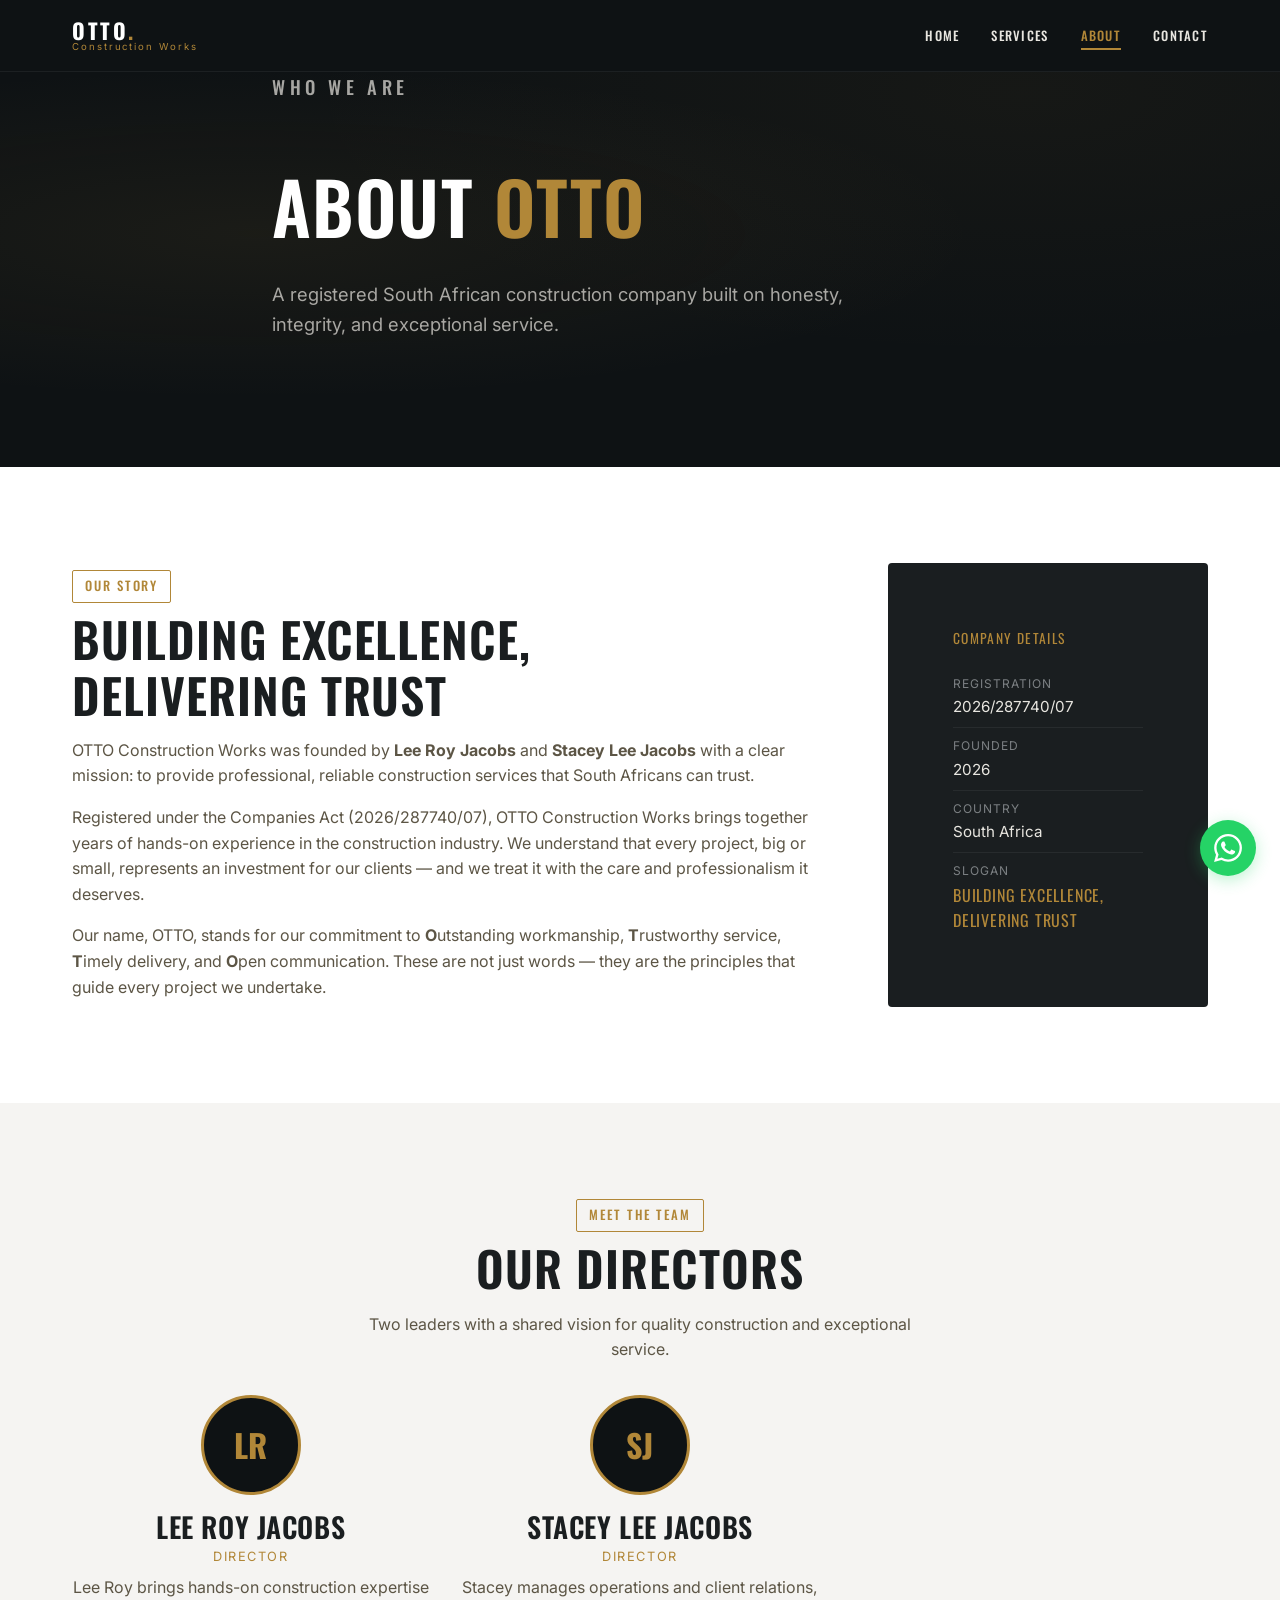
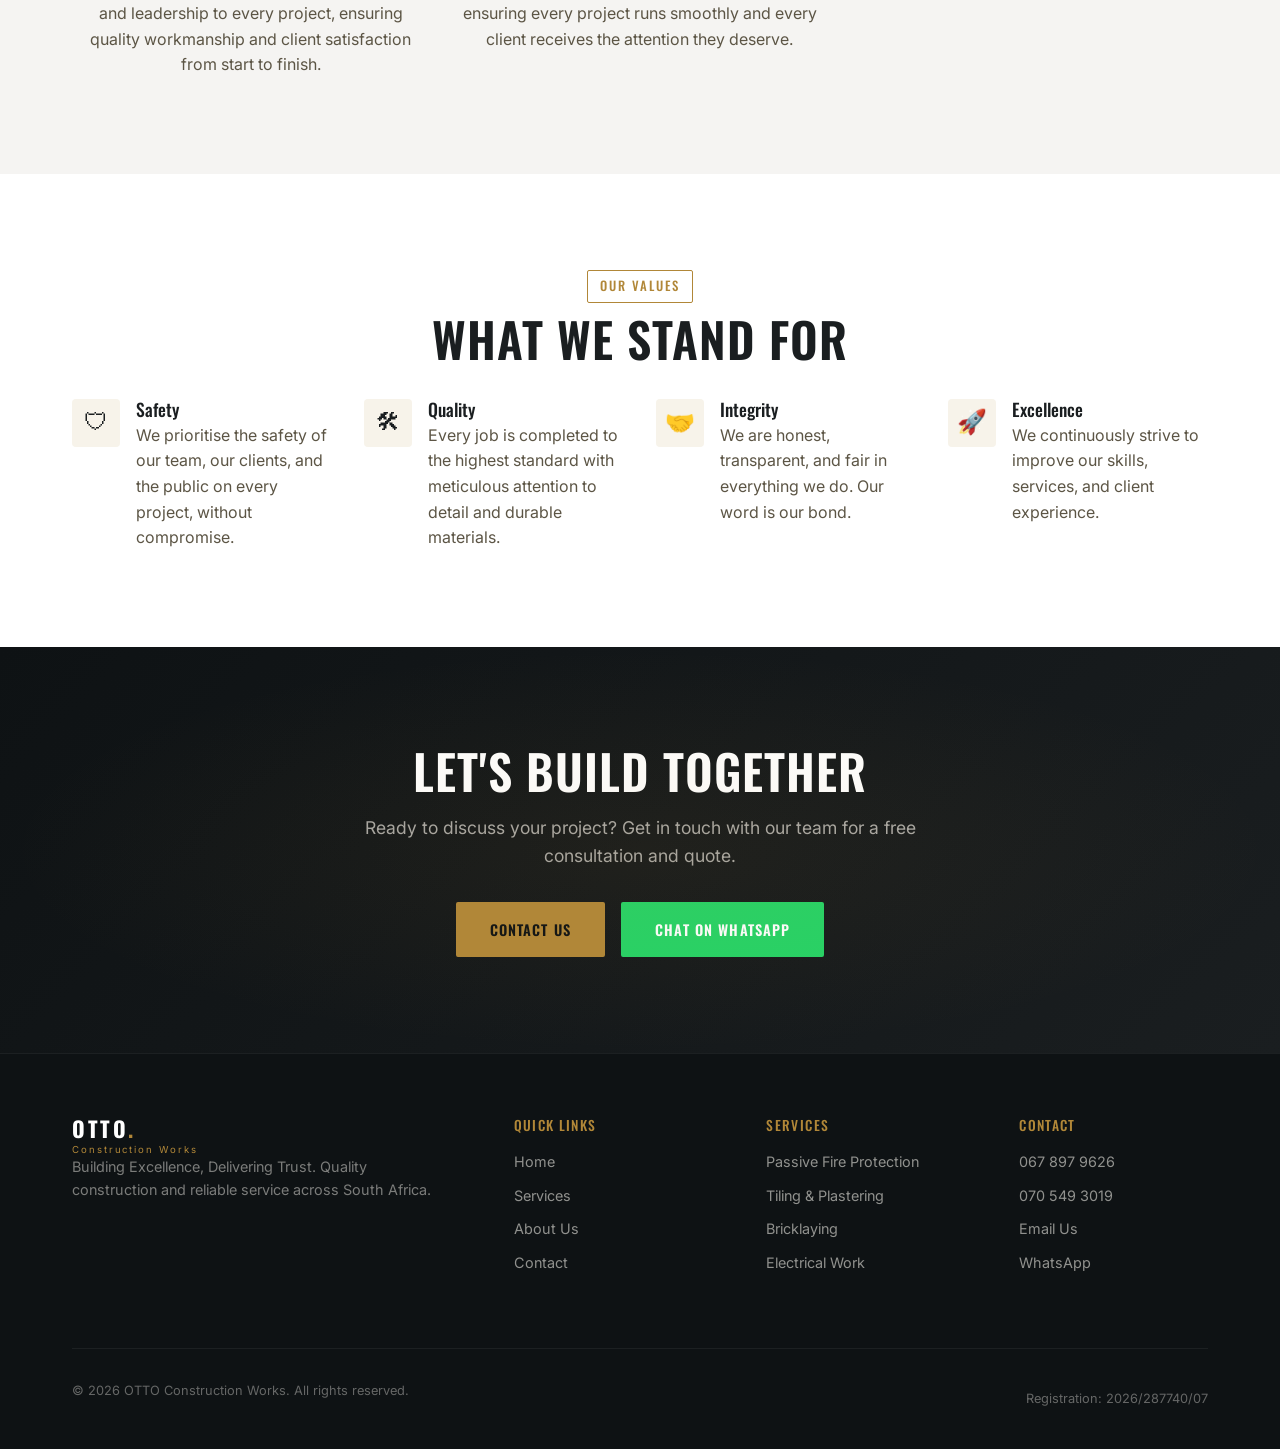
==== about.html @ afc89f43 "initial: OTTO Construction Works website Dark + gold industrial design system. 4 pages: Home, Servic" ====
<!DOCTYPE html>
<html lang="en">
<head>
  <meta charset="UTF-8">
  <meta name="viewport" content="width=device-width, initial-scale=1.0">
  <title>About OTTO Construction Works — Our Story &amp; Team</title>
  <meta name="description" content="Learn about OTTO Construction Works — a registered South African construction company founded by Lee Roy Jacobs and Stacey Lee Jacobs. Registration: 2026/287740/07.">
  <link rel="canonical" href="https://otto-construction.vercel.app/about.html">
  <meta property="og:type" content="website">
  <meta property="og:site_name" content="OTTO Construction Works">
  <meta property="og:title" content="About OTTO Construction Works — Our Story &amp; Team">
  <meta property="og:description" content="Meet the founders of OTTO Construction Works. Registered South African construction company committed to quality, safety, and integrity.">
  <meta property="og:url" content="https://otto-construction.vercel.app/about.html">
  <meta property="og:image" content="https://otto-construction.vercel.app/img/proposal.jpg">
  <meta property="og:image:width" content="853">
  <meta property="og:image:height" content="1280">
  <meta property="og:locale" content="en_ZA">
  <meta name="twitter:card" content="summary_large_image">
  <meta name="twitter:title" content="About OTTO Construction Works — Our Story &amp; Team">
  <meta name="twitter:description" content="Meet the founders of OTTO Construction Works. Registered South African construction company.">
  <link rel="stylesheet" href="css/style.css">
  <link rel="icon" href="data:image/svg+xml,<svg xmlns='http://www.w3.org/2000/svg' viewBox='0 0 100 100'><text y='.9em' font-size='90'>🏗️</text></svg>">
</head>
<body>

  <header class="header" id="header">
    <div class="header-inner">
      <a href="index.html" class="logo">
        OTTO<span>.</span>
        <span class="logo-sub">Construction Works</span>
      </a>
      <button class="nav-toggle" id="navToggle" aria-label="Toggle navigation">
        <span></span><span></span><span></span>
      </button>
      <nav class="nav" id="nav">
        <a href="index.html">Home</a>
        <a href="services.html">Services</a>
        <a href="about.html" class="active">About</a>
        <a href="contact.html">Contact</a>
      </nav>
    </div>
  </header>

  <!-- ============ PAGE HEADER ============ -->
  <section class="hero" style="min-height:40vh;padding-bottom:var(--spacing-xl);">
    <div class="container hero-content">
      <p class="hero-tagline">Who We Are</p>
      <h1>About <span>OTTO</span></h1>
      <p>A registered South African construction company built on honesty, integrity, and exceptional service.</p>
    </div>
  </section>

  <!-- ============ OUR STORY ============ -->
  <section class="section section-bg">
    <div class="container">
      <div style="display:flex;gap:var(--spacing-xl);align-items:center;flex-wrap:wrap;">
        <div style="flex:1;min-width:280px;">
          <span class="section-label">Our Story</span>
          <h2 style="margin-bottom:var(--spacing-md);">Building Excellence,<br>Delivering Trust</h2>
          <p>OTTO Construction Works was founded by <strong>Lee Roy Jacobs</strong> and <strong>Stacey Lee Jacobs</strong> with a clear mission: to provide professional, reliable construction services that South Africans can trust.</p>
          <p>Registered under the Companies Act (2026/287740/07), OTTO Construction Works brings together years of hands-on experience in the construction industry. We understand that every project, big or small, represents an investment for our clients — and we treat it with the care and professionalism it deserves.</p>
          <p>Our name, OTTO, stands for our commitment to <strong>O</strong>utstanding workmanship, <strong>T</strong>rustworthy service, <strong>T</strong>imely delivery, and <strong>O</strong>pen communication. These are not just words — they are the principles that guide every project we undertake.</p>
        </div>
        <div style="flex:0 0 320px;">
          <div class="card card-dark" style="padding:var(--spacing-xl);">
            <p style="font-family:var(--font-heading);font-size:0.85rem;text-transform:uppercase;letter-spacing:0.1em;color:var(--color-accent);margin-bottom:var(--spacing-md);">Company Details</p>
            <div style="border-bottom:1px solid rgba(255,255,255,0.06);padding:var(--spacing-sm) 0;">
              <p style="font-size:0.75rem;text-transform:uppercase;letter-spacing:0.08em;color:var(--color-text-muted);margin-bottom:2px;">Registration</p>
              <p style="color:var(--color-text-on-dark);font-size:0.95rem;">2026/287740/07</p>
            </div>
            <div style="border-bottom:1px solid rgba(255,255,255,0.06);padding:var(--spacing-sm) 0;">
              <p style="font-size:0.75rem;text-transform:uppercase;letter-spacing:0.08em;color:var(--color-text-muted);margin-bottom:2px;">Founded</p>
              <p style="color:var(--color-text-on-dark);font-size:0.95rem;">2026</p>
            </div>
            <div style="border-bottom:1px solid rgba(255,255,255,0.06);padding:var(--spacing-sm) 0;">
              <p style="font-size:0.75rem;text-transform:uppercase;letter-spacing:0.08em;color:var(--color-text-muted);margin-bottom:2px;">Country</p>
              <p style="color:var(--color-text-on-dark);font-size:0.95rem;">South Africa</p>
            </div>
            <div style="padding:var(--spacing-sm) 0;">
              <p style="font-size:0.75rem;text-transform:uppercase;letter-spacing:0.08em;color:var(--color-text-muted);margin-bottom:2px;">Slogan</p>
              <p style="color:var(--color-accent);font-family:var(--font-heading);text-transform:uppercase;letter-spacing:0.05em;">Building Excellence, Delivering Trust</p>
            </div>
          </div>
        </div>
      </div>
    </div>
  </section>

  <!-- ============ MEET THE DIRECTORS ============ -->
  <section class="section">
    <div class="container">
      <div class="text-center" style="text-align:center;">
        <span class="section-label">Meet the Team</span>
        <h2 style="margin-bottom:var(--spacing-md);">Our Directors</h2>
        <p style="max-width:600px;margin:0 auto;">Two leaders with a shared vision for quality construction and exceptional service.</p>
      </div>
      <div class="directors-grid">
        <div class="director-card fade-in">
          <div class="director-avatar">LR</div>
          <h3>Lee Roy Jacobs</h3>
          <p class="director-title">Director</p>
          <p>Lee Roy brings hands-on construction expertise and leadership to every project, ensuring quality workmanship and client satisfaction from start to finish.</p>
        </div>
        <div class="director-card fade-in">
          <div class="director-avatar">SJ</div>
          <h3>Stacey Lee Jacobs</h3>
          <p class="director-title">Director</p>
          <p>Stacey manages operations and client relations, ensuring every project runs smoothly and every client receives the attention they deserve.</p>
        </div>
      </div>
    </div>
  </section>

  <!-- ============ OUR VALUES ============ -->
  <section class="section section-bg">
    <div class="container">
      <div class="text-center" style="text-align:center;">
        <span class="section-label">Our Values</span>
        <h2 style="margin-bottom:var(--spacing-md);">What We Stand For</h2>
      </div>
      <div class="values-grid">
        <div class="value-item fade-in">
          <div class="value-icon">&#128737;</div>
          <div>
            <h4>Safety</h4>
            <p>We prioritise the safety of our team, our clients, and the public on every project, without compromise.</p>
          </div>
        </div>
        <div class="value-item fade-in">
          <div class="value-icon">&#128736;</div>
          <div>
            <h4>Quality</h4>
            <p>Every job is completed to the highest standard with meticulous attention to detail and durable materials.</p>
          </div>
        </div>
        <div class="value-item fade-in">
          <div class="value-icon">&#129309;</div>
          <div>
            <h4>Integrity</h4>
            <p>We are honest, transparent, and fair in everything we do. Our word is our bond.</p>
          </div>
        </div>
        <div class="value-item fade-in">
          <div class="value-icon">&#128640;</div>
          <div>
            <h4>Excellence</h4>
            <p>We continuously strive to improve our skills, services, and client experience.</p>
          </div>
        </div>
      </div>
    </div>
  </section>

  <!-- ============ CTA ============ -->
  <section class="cta-banner">
    <div class="container">
      <h2>Let's Build Together</h2>
      <p>Ready to discuss your project? Get in touch with our team for a free consultation and quote.</p>
      <div class="btn-group">
        <a href="contact.html" class="btn btn-solid">Contact Us</a>
        <a href="https://wa.me/27678979626?text=Hi%2C%20I%27d%20like%20to%20discuss%20a%20construction%20project" target="_blank" rel="noopener" class="btn btn-whatsapp">Chat on WhatsApp</a>
      </div>
    </div>
  </section>

  <footer class="footer">
    <div class="container">
      <div class="footer-grid">
        <div class="footer-brand">
          <a href="index.html" class="logo">
            OTTO<span>.</span>
            <span class="logo-sub">Construction Works</span>
          </a>
          <p>Building Excellence, Delivering Trust. Quality construction and reliable service across South Africa.</p>
        </div>
        <div>
          <h4>Quick Links</h4>
          <ul class="footer-links">
            <li><a href="index.html">Home</a></li>
            <li><a href="services.html">Services</a></li>
            <li><a href="about.html">About Us</a></li>
            <li><a href="contact.html">Contact</a></li>
          </ul>
        </div>
        <div>
          <h4>Services</h4>
          <ul class="footer-links">
            <li><a href="services.html">Passive Fire Protection</a></li>
            <li><a href="services.html">Tiling &amp; Plastering</a></li>
            <li><a href="services.html">Bricklaying</a></li>
            <li><a href="services.html">Electrical Work</a></li>
          </ul>
        </div>
        <div>
          <h4>Contact</h4>
          <ul class="footer-links">
            <li><a href="tel:0678979626">067 897 9626</a></li>
            <li><a href="tel:0705493019">070 549 3019</a></li>
            <li><a href="mailto:staceyleejacobs61@gmail.com">Email Us</a></li>
            <li><a href="https://wa.me/27678979626" target="_blank">WhatsApp</a></li>
          </ul>
        </div>
      </div>
      <div class="footer-bottom">
        <p>&copy; 2026 OTTO Construction Works. All rights reserved.</p>
        <p>Registration: 2026/287740/07</p>
      </div>
    </div>
  </footer>

  <a href="https://wa.me/27678979626?text=Hi%2C%20I%27d%20like%20a%20quote%20for%20construction%20services" target="_blank" rel="noopener" class="whatsapp-float" aria-label="Chat on WhatsApp">
    <span class="whatsapp-tooltip">067 897 9626 — Chat on WhatsApp</span>
    <svg xmlns="http://www.w3.org/2000/svg" width="28" height="28" viewBox="0 0 24 24" fill="currentColor">
      <path d="M17.472 14.382c-.297-.149-1.758-.867-2.03-.967-.273-.099-.471-.148-.67.15-.197.297-.767.966-.94 1.164-.173.199-.347.223-.644.075-.297-.15-1.255-.463-2.39-1.475-.883-.788-1.48-1.761-1.653-2.059-.173-.297-.018-.458.13-.606.134-.133.298-.347.446-.52.149-.174.198-.298.298-.497.099-.198.05-.371-.025-.52-.075-.149-.669-1.612-.916-2.207-.242-.579-.487-.5-.669-.51-.173-.008-.371-.01-.57-.01-.198 0-.52.074-.792.372-.272.297-1.04 1.016-1.04 2.479 0 1.462 1.065 2.875 1.213 3.074.149.198 2.096 3.2 5.077 4.487.709.306 1.262.489 1.694.625.712.227 1.36.195 1.871.118.571-.085 1.758-.719 2.006-1.413.248-.694.248-1.289.173-1.413-.074-.124-.272-.198-.57-.347m-5.421 7.403h-.004a9.87 9.87 0 01-5.031-1.378l-.361-.214-3.741.982.998-3.648-.235-.374a9.86 9.86 0 01-1.51-5.26c.001-5.45 4.436-9.884 9.888-9.884 2.64 0 5.122 1.03 6.988 2.898a9.825 9.825 0 012.893 6.994c-.003 5.45-4.437 9.884-9.885 9.884m8.413-18.297A11.815 11.815 0 0012.05 0C5.495 0 .16 5.335.157 11.892c0 2.096.547 4.142 1.588 5.945L.057 24l6.305-1.654a11.882 11.882 0 005.683 1.448h.005c6.554 0 11.89-5.335 11.893-11.893a11.821 11.821 0 00-3.48-8.413z"/>
    </svg>
  </a>

  <script src="js/main.js"></script>
</body>
</html>
---- css/style.css ----
/* ============================================
   OTTO CONSTRUCTION WORKS — Design System
   Dark + Gold Industrial Aesthetic
   ============================================ */

/* --- Fonts --- */
@import url('https://fonts.googleapis.com/css2?family=Oswald:wght@400;500;600;700&family=Inter:wght@300;400;500;600;700&display=swap');

/* --- Reset --- */
*, *::before, *::after { box-sizing: border-box; margin: 0; padding: 0; }

/* --- Custom Properties --- */
:root {
  /* Primary palette */
  --color-primary: #0E1214;
  --color-primary-light: #1A1E20;
  --color-primary-lighter: #252A2D;

  /* Gold accent */
  --color-accent: #B18738;
  --color-accent-light: #CEA44F;
  --color-accent-bright: #DBB65A;
  --color-accent-dark: #8D764B;

  /* Neutrals */
  --color-bg: #F5F4F2;
  --color-white: #FFFFFF;
  --color-border: #C4C3BF;
  --color-border-light: #E0DDD8;

  /* Text */
  --color-text: #1A1E20;
  --color-text-light: #5C5545;
  --color-text-muted: #7C8083;
  --color-text-on-dark: #E8E6E0;

  /* Functional */
  --color-whatsapp: #25D366;
  --color-success: #2D7D46;

  /* Typography */
  --font-heading: 'Oswald', sans-serif;
  --font-body: 'Inter', -apple-system, BlinkMacSystemFont, 'Segoe UI', sans-serif;

  /* Spacing */
  --spacing-xs: 0.25rem;
  --spacing-sm: 0.5rem;
  --spacing-md: 1rem;
  --spacing-lg: 2rem;
  --spacing-xl: 4rem;
  --spacing-2xl: 6rem;

  /* Layout */
  --max-width: 1200px;
  --header-height: 72px;

  /* Radius */
  --radius-sm: 2px;
  --radius-md: 4px;
  --radius-lg: 8px;

  /* Transitions */
  --transition: 0.3s ease;
}

/* --- Base --- */
html { scroll-behavior: smooth; }
body {
  font-family: var(--font-body);
  font-size: 16px;
  line-height: 1.6;
  color: var(--color-text);
  background: var(--color-bg);
  -webkit-font-smoothing: antialiased;
}

img { max-width: 100%; height: auto; display: block; }
a { color: inherit; text-decoration: none; }
ul { list-style: none; }

h1, h2, h3, h4 {
  font-family: var(--font-heading);
  font-weight: 600;
  line-height: 1.15;
  text-transform: uppercase;
  letter-spacing: 0.02em;
}

h1 { font-size: clamp(2.5rem, 6vw, 4.5rem); }
h2 { font-size: clamp(2rem, 4vw, 3rem); }
h3 { font-size: clamp(1.25rem, 2.5vw, 1.75rem); }
h4 { font-size: 1.1rem; font-weight: 500; text-transform: none; letter-spacing: normal; }

p { margin-bottom: var(--spacing-md); color: var(--color-text-light); }
p:last-child { margin-bottom: 0; }

.container {
  width: 100%;
  max-width: var(--max-width);
  margin: 0 auto;
  padding: 0 var(--spacing-lg);
}

.section {
  padding: var(--spacing-2xl) 0;
}

.section-bg {
  background: var(--color-white);
}

/* --- Section Labels --- */
.section-label {
  display: inline-block;
  font-family: var(--font-heading);
  font-size: 0.8rem;
  font-weight: 500;
  text-transform: uppercase;
  letter-spacing: 0.15em;
  color: var(--color-accent);
  margin-bottom: var(--spacing-sm);
  padding: 0.35rem 0.75rem;
  border: 1px solid var(--color-accent);
  border-radius: var(--radius-sm);
}

.section-label.light {
  color: var(--color-accent-light);
  border-color: var(--color-accent-light);
}

/* --- Buttons --- */
.btn {
  display: inline-flex;
  align-items: center;
  gap: var(--spacing-sm);
  font-family: var(--font-heading);
  font-size: 0.9rem;
  font-weight: 600;
  text-transform: uppercase;
  letter-spacing: 0.08em;
  padding: 0.85rem 2rem;
  border: 2px solid var(--color-accent);
  border-radius: var(--radius-sm);
  cursor: pointer;
  transition: all var(--transition);
  background: transparent;
  color: var(--color-accent);
}

.btn:hover {
  background: var(--color-accent);
  color: var(--color-primary);
}

.btn-solid {
  background: var(--color-accent);
  color: var(--color-primary);
}

.btn-solid:hover {
  background: var(--color-accent-light);
  border-color: var(--color-accent-light);
}

.btn-white {
  border-color: var(--color-white);
  color: var(--color-white);
}

.btn-white:hover {
  background: var(--color-white);
  color: var(--color-primary);
}

.btn-whatsapp {
  background: var(--color-whatsapp);
  border-color: var(--color-whatsapp);
  color: white;
}

.btn-whatsapp:hover {
  background: #1DA851;
  border-color: #1DA851;
  color: white;
}

/* --- Cards --- */
.card {
  background: var(--color-white);
  border: 1px solid var(--color-border-light);
  border-radius: var(--radius-md);
  padding: var(--spacing-lg);
  transition: all var(--transition);
}

.card:hover {
  border-color: var(--color-accent);
  box-shadow: 0 8px 24px rgba(0,0,0,0.06);
}

.card-dark {
  background: var(--color-primary-light);
  border-color: transparent;
  color: var(--color-text-on-dark);
}

.card-dark p {
  color: rgba(232, 230, 224, 0.7);
}

.card-dark:hover {
  border-color: var(--color-accent);
  background: var(--color-primary-lighter);
}

/* --- Header / Navigation --- */
.header {
  position: fixed;
  top: 0;
  left: 0;
  right: 0;
  z-index: 1000;
  background: var(--color-primary);
  border-bottom: 1px solid rgba(255,255,255,0.06);
  height: var(--header-height);
  transition: all var(--transition);
}

.header.scrolled {
  box-shadow: 0 2px 20px rgba(0,0,0,0.3);
}

.header-inner {
  display: flex;
  align-items: center;
  justify-content: space-between;
  height: var(--header-height);
  max-width: var(--max-width);
  margin: 0 auto;
  padding: 0 var(--spacing-lg);
}

.logo {
  font-family: var(--font-heading);
  font-size: 1.35rem;
  font-weight: 700;
  text-transform: uppercase;
  letter-spacing: 0.12em;
  color: var(--color-white);
  line-height: 1;
}

.logo span {
  color: var(--color-accent);
}

.logo-sub {
  display: block;
  font-family: var(--font-body);
  font-size: 0.6rem;
  font-weight: 400;
  text-transform: none;
  letter-spacing: 0.2em;
  color: var(--color-text-muted);
}

.nav {
  display: flex;
  align-items: center;
  gap: var(--spacing-lg);
}

.nav a {
  font-family: var(--font-heading);
  font-size: 0.8rem;
  font-weight: 500;
  text-transform: uppercase;
  letter-spacing: 0.1em;
  color: var(--color-text-on-dark);
  transition: color var(--transition);
  position: relative;
}

.nav a::after {
  content: '';
  position: absolute;
  bottom: -4px;
  left: 0;
  width: 0;
  height: 2px;
  background: var(--color-accent);
  transition: width var(--transition);
}

.nav a:hover,
.nav a.active { color: var(--color-accent); }
.nav a:hover::after,
.nav a.active::after { width: 100%; }

.nav-toggle {
  display: none;
  flex-direction: column;
  gap: 5px;
  cursor: pointer;
  background: none;
  border: none;
  padding: 4px;
}

.nav-toggle span {
  display: block;
  width: 24px;
  height: 2px;
  background: var(--color-white);
  transition: all var(--transition);
}

/* --- Hero --- */
.hero {
  min-height: 100vh;
  display: flex;
  align-items: center;
  background: var(--color-primary);
  position: relative;
  overflow: hidden;
  padding-top: var(--header-height);
}

.hero::before {
  content: '';
  position: absolute;
  inset: 0;
  background:
    radial-gradient(ellipse at 20% 50%, rgba(177, 135, 56, 0.08) 0%, transparent 50%),
    radial-gradient(ellipse at 80% 20%, rgba(177, 135, 56, 0.05) 0%, transparent 50%);
  pointer-events: none;
}

.hero-content {
  position: relative;
  z-index: 1;
  max-width: 800px;
}

.hero-tagline {
  font-family: var(--font-heading);
  font-size: 1rem;
  font-weight: 500;
  text-transform: uppercase;
  letter-spacing: 0.25em;
  color: var(--color-accent);
  margin-bottom: var(--spacing-md);
}

.hero h1 {
  color: var(--color-white);
  margin-bottom: var(--spacing-lg);
}

.hero h1 span {
  color: var(--color-accent);
}

.hero p {
  font-size: 1.15rem;
  color: rgba(232, 230, 224, 0.7);
  max-width: 600px;
  margin-bottom: var(--spacing-xl);
}

.hero-actions {
  display: flex;
  gap: var(--spacing-md);
  flex-wrap: wrap;
}

/* --- Services Grid --- */
.services-grid {
  display: grid;
  grid-template-columns: repeat(auto-fill, minmax(280px, 1fr));
  gap: var(--spacing-lg);
  margin-top: var(--spacing-xl);
}

.service-card {
  text-align: center;
  padding: var(--spacing-xl) var(--spacing-lg);
}

.service-icon {
  width: 64px;
  height: 64px;
  margin: 0 auto var(--spacing-md);
  display: flex;
  align-items: center;
  justify-content: center;
  border: 2px solid var(--color-accent);
  border-radius: 50%;
  font-size: 1.5rem;
}

.service-card h3 {
  margin-bottom: var(--spacing-sm);
}

/* --- Full-bleed Image Break --- */
.image-break {
  position: relative;
  height: 50vh;
  min-height: 320px;
  overflow: hidden;
  display: flex;
  align-items: center;
  justify-content: center;
}

.image-break img {
  position: absolute;
  inset: 0;
  width: 100%;
  height: 100%;
  object-fit: cover;
}

.image-break-overlay {
  position: absolute;
  inset: 0;
  background: rgba(14, 18, 20, 0.65);
  display: flex;
  align-items: center;
  justify-content: center;
  padding: var(--spacing-lg);
}

.image-break blockquote {
  text-align: center;
  max-width: 700px;
}

.image-break blockquote p {
  font-family: var(--font-heading);
  font-size: clamp(1.3rem, 3vw, 2rem);
  font-weight: 600;
  text-transform: uppercase;
  letter-spacing: 0.04em;
  color: var(--color-white);
  margin-bottom: var(--spacing-md);
}

.image-break blockquote cite {
  font-family: var(--font-body);
  font-size: 0.9rem;
  font-style: normal;
  color: var(--color-accent);
  letter-spacing: 0.1em;
}

/* --- Commitment / Values --- */
.values-grid {
  display: grid;
  grid-template-columns: repeat(auto-fill, minmax(240px, 1fr));
  gap: var(--spacing-lg);
  margin-top: var(--spacing-lg);
}

.value-item {
  display: flex;
  gap: var(--spacing-md);
  align-items: flex-start;
}

.value-icon {
  font-size: 1.5rem;
  flex-shrink: 0;
  width: 48px;
  height: 48px;
  display: flex;
  align-items: center;
  justify-content: center;
  background: rgba(177, 135, 56, 0.1);
  border-radius: var(--radius-md);
}

.value-item h4 {
  margin-bottom: var(--spacing-xs);
}

/* --- Stats / Numbers --- */
.stats-grid {
  display: grid;
  grid-template-columns: repeat(auto-fill, minmax(200px, 1fr));
  gap: var(--spacing-lg);
  margin-top: var(--spacing-xl);
  text-align: center;
}

.stat-number {
  font-family: var(--font-heading);
  font-size: clamp(2.5rem, 5vw, 3.5rem);
  font-weight: 700;
  color: var(--color-accent);
  line-height: 1;
  margin-bottom: var(--spacing-xs);
}

.stat-label {
  font-size: 0.85rem;
  color: var(--color-text-muted);
  text-transform: uppercase;
  letter-spacing: 0.1em;
}

/* --- About / Team --- */
.directors-grid {
  display: grid;
  grid-template-columns: repeat(auto-fill, minmax(280px, 1fr));
  gap: var(--spacing-lg);
  margin-top: var(--spacing-lg);
}

.director-card {
  text-align: center;
}

.director-avatar {
  width: 100px;
  height: 100px;
  margin: 0 auto var(--spacing-md);
  border-radius: 50%;
  border: 3px solid var(--color-accent);
  display: flex;
  align-items: center;
  justify-content: center;
  font-family: var(--font-heading);
  font-size: 2rem;
  font-weight: 700;
  color: var(--color-accent);
  background: var(--color-primary);
}

.director-card h3 {
  margin-bottom: var(--spacing-xs);
}

.director-title {
  font-size: 0.8rem;
  text-transform: uppercase;
  letter-spacing: 0.12em;
  color: var(--color-accent);
  margin-bottom: var(--spacing-sm);
}

/* --- Contact Form --- */
.contact-grid {
  display: grid;
  grid-template-columns: 1fr 1fr;
  gap: var(--spacing-xl);
  margin-top: var(--spacing-lg);
}

.contact-info h3 {
  margin-bottom: var(--spacing-md);
}

.contact-item {
  display: flex;
  gap: var(--spacing-md);
  align-items: flex-start;
  margin-bottom: var(--spacing-lg);
}

.contact-item-icon {
  width: 48px;
  height: 48px;
  flex-shrink: 0;
  display: flex;
  align-items: center;
  justify-content: center;
  background: var(--color-primary);
  border-radius: var(--radius-md);
  font-size: 1.2rem;
}

.contact-item h4 {
  margin-bottom: 2px;
  font-family: var(--font-heading);
  font-size: 0.85rem;
  text-transform: uppercase;
  letter-spacing: 0.08em;
}

.contact-item p {
  font-size: 1rem;
  color: var(--color-text);
}

.form-group {
  margin-bottom: var(--spacing-md);
}

.form-group label {
  display: block;
  font-family: var(--font-heading);
  font-size: 0.8rem;
  text-transform: uppercase;
  letter-spacing: 0.08em;
  margin-bottom: var(--spacing-xs);
  color: var(--color-text-light);
}

.form-group input,
.form-group textarea,
.form-group select {
  width: 100%;
  padding: 0.85rem 1rem;
  border: 1px solid var(--color-border);
  border-radius: var(--radius-sm);
  font-family: var(--font-body);
  font-size: 1rem;
  color: var(--color-text);
  background: var(--color-white);
  transition: border-color var(--transition);
}

.form-group input:focus,
.form-group textarea:focus,
.form-group select:focus {
  outline: none;
  border-color: var(--color-accent);
}

.form-group textarea {
  min-height: 120px;
  resize: vertical;
}

/* --- FAQ --- */
.faq-list {
  margin-top: var(--spacing-lg);
}

.faq-item {
  border-bottom: 1px solid var(--color-border-light);
  padding: var(--spacing-md) 0;
}

.faq-question {
  display: flex;
  justify-content: space-between;
  align-items: center;
  cursor: pointer;
  font-family: var(--font-heading);
  font-size: 1.05rem;
  font-weight: 500;
  text-transform: uppercase;
  letter-spacing: 0.04em;
  color: var(--color-text);
}

.faq-question .faq-toggle {
  font-size: 1.2rem;
  color: var(--color-accent);
  transition: transform var(--transition);
}

.faq-item.open .faq-toggle {
  transform: rotate(45deg);
}

.faq-answer {
  max-height: 0;
  overflow: hidden;
  transition: max-height 0.3s ease, padding 0.3s ease;
}

.faq-item.open .faq-answer {
  max-height: 200px;
  padding-top: var(--spacing-sm);
}

/* --- CTA Banner --- */
.cta-banner {
  background: linear-gradient(135deg, var(--color-primary), var(--color-primary-light));
  padding: var(--spacing-2xl) 0;
  text-align: center;
  position: relative;
  overflow: hidden;
}

.cta-banner::before {
  content: '';
  position: absolute;
  inset: 0;
  background: radial-gradient(ellipse at center, rgba(177, 135, 56, 0.08) 0%, transparent 70%);
}

.cta-banner h2 {
  color: var(--color-white);
  margin-bottom: var(--spacing-md);
}

.cta-banner p {
  color: rgba(232, 230, 224, 0.7);
  max-width: 560px;
  margin: 0 auto var(--spacing-lg);
  font-size: 1.1rem;
}

.cta-banner .btn-group {
  display: flex;
  gap: var(--spacing-md);
  justify-content: center;
  flex-wrap: wrap;
}

/* --- Footer --- */
.footer {
  background: var(--color-primary);
  border-top: 1px solid rgba(255,255,255,0.06);
  padding: var(--spacing-xl) 0 var(--spacing-lg);
}

.footer-grid {
  display: grid;
  grid-template-columns: 2fr 1fr 1fr 1fr;
  gap: var(--spacing-xl);
  margin-bottom: var(--spacing-xl);
}

.footer-brand .logo {
  margin-bottom: var(--spacing-sm);
}

.footer-brand p {
  font-size: 0.9rem;
  color: rgba(232, 230, 224, 0.5);
}

.footer h4 {
  font-family: var(--font-heading);
  font-size: 0.85rem;
  text-transform: uppercase;
  letter-spacing: 0.1em;
  color: var(--color-accent);
  margin-bottom: var(--spacing-md);
}

.footer-links li {
  margin-bottom: var(--spacing-sm);
}

.footer-links a {
  font-size: 0.9rem;
  color: rgba(232, 230, 224, 0.6);
  transition: color var(--transition);
}

.footer-links a:hover {
  color: var(--color-accent);
}

.footer-bottom {
  border-top: 1px solid rgba(255,255,255,0.06);
  padding-top: var(--spacing-lg);
  display: flex;
  justify-content: space-between;
  align-items: center;
  flex-wrap: wrap;
  gap: var(--spacing-sm);
}

.footer-bottom p {
  font-size: 0.8rem;
  color: rgba(232, 230, 224, 0.4);
}

/* --- WhatsApp Floating Button --- */
.whatsapp-float {
  position: fixed;
  bottom: 24px;
  right: 24px;
  width: 56px;
  height: 56px;
  border-radius: 50%;
  background: var(--color-whatsapp);
  color: white;
  display: flex;
  align-items: center;
  justify-content: center;
  box-shadow: 0 4px 16px rgba(37, 211, 102, 0.3);
  z-index: 999;
  transition: all var(--transition);
}

.whatsapp-float:hover {
  transform: scale(1.1);
  box-shadow: 0 6px 24px rgba(37, 211, 102, 0.4);
}

.whatsapp-tooltip {
  position: absolute;
  right: 64px;
  background: var(--color-primary);
  color: var(--color-white);
  padding: 0.5rem 1rem;
  border-radius: var(--radius-md);
  font-size: 0.8rem;
  white-space: nowrap;
  opacity: 0;
  pointer-events: none;
  transition: opacity var(--transition);
}

.whatsapp-float:hover .whatsapp-tooltip {
  opacity: 1;
}

/* --- Animations --- */
.fade-in {
  opacity: 0;
  transform: translateY(24px);
  transition: all 0.6s ease;
}

.fade-in.visible {
  opacity: 1;
  transform: translateY(0);
}

/* --- Responsive --- */
@media (max-width: 768px) {
  .header-inner { padding: 0 var(--spacing-md); }
  .nav {
    position: fixed;
    top: var(--header-height);
    left: 0;
    right: 0;
    background: var(--color-primary);
    flex-direction: column;
    padding: var(--spacing-lg);
    gap: var(--spacing-lg);
    transform: translateY(-100%);
    opacity: 0;
    pointer-events: none;
    transition: all var(--transition);
    border-bottom: 1px solid rgba(255,255,255,0.06);
  }

  .nav.open {
    transform: translateY(0);
    opacity: 1;
    pointer-events: all;
  }

  .nav-toggle { display: flex; }

  .nav-toggle.open span:nth-child(1) { transform: rotate(45deg) translate(5px, 5px); }
  .nav-toggle.open span:nth-child(2) { opacity: 0; }
  .nav-toggle.open span:nth-child(3) { transform: rotate(-45deg) translate(5px, -5px); }

  .hero p { font-size: 1rem; }
  .hero-actions { flex-direction: column; }

  .services-grid,
  .values-grid,
  .directors-grid,
  .stats-grid {
    grid-template-columns: 1fr;
  }

  .contact-grid {
    grid-template-columns: 1fr;
  }

  .footer-grid {
    grid-template-columns: 1fr 1fr;
  }

  .section { padding: var(--spacing-xl) 0; }
}

@media (max-width: 480px) {
  .footer-grid { grid-template-columns: 1fr; }
  .footer-bottom { flex-direction: column; text-align: center; }
}
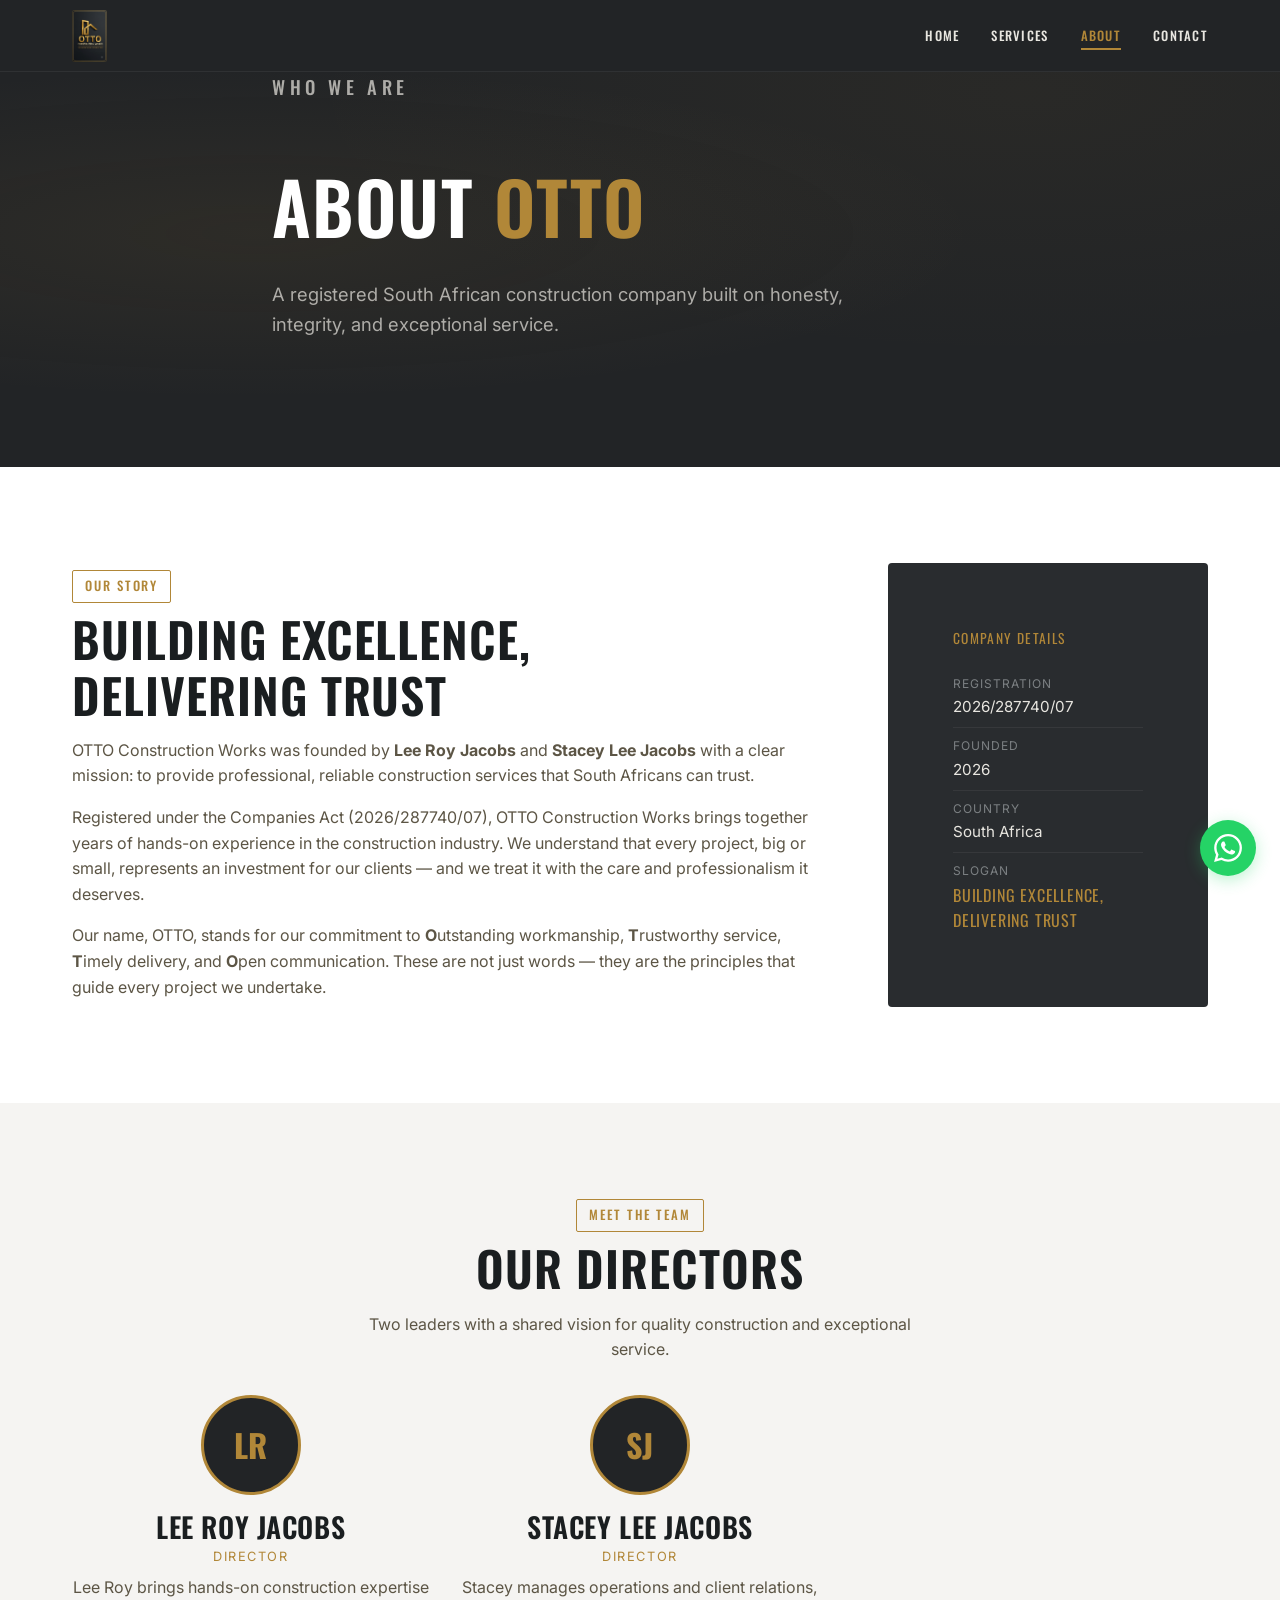
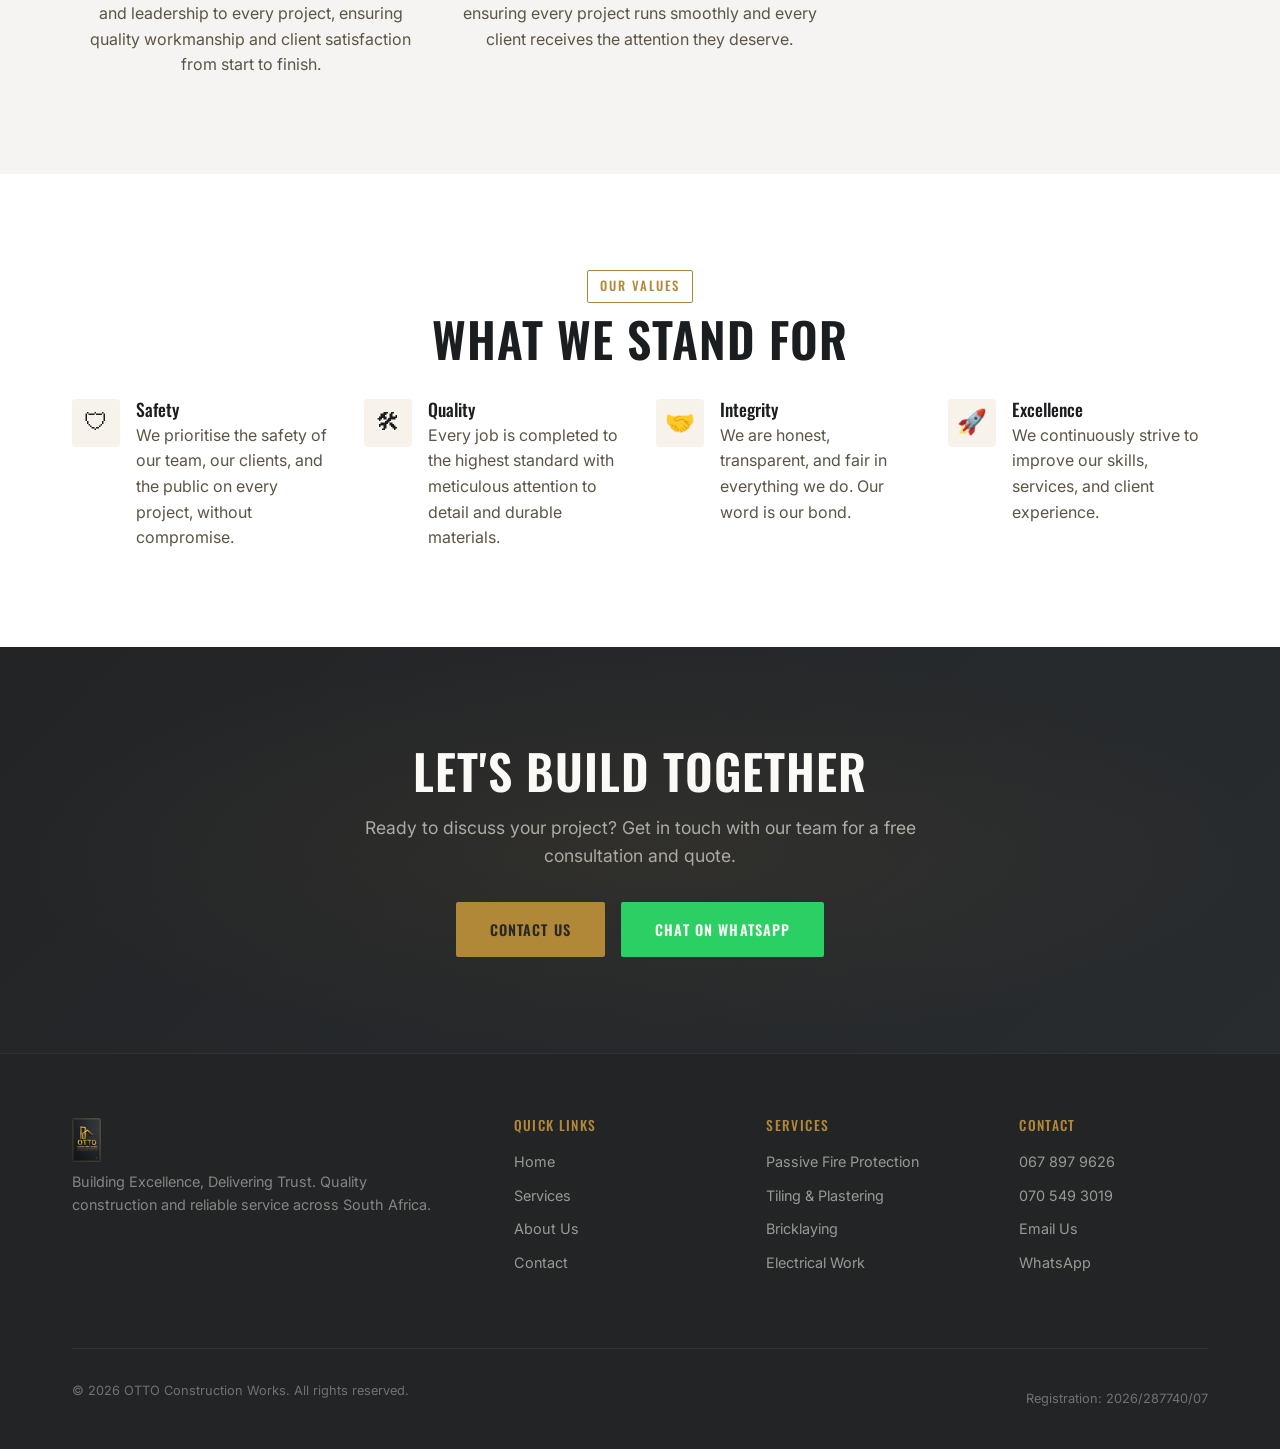
==== commit 46ff957d: "integrate logo with matching #222426 bg color" ====
--- a/about.html
+++ b/about.html
@@ -20,14 +20,35 @@
   <meta name="twitter:description" content="Meet the founders of OTTO Construction Works. Registered South African construction company.">
   <link rel="stylesheet" href="css/style.css">
   <link rel="icon" href="data:image/svg+xml,<svg xmlns='http://www.w3.org/2000/svg' viewBox='0 0 100 100'><text y='.9em' font-size='90'>🏗️</text></svg>">
+  <script type="application/ld+json">
+  {
+    "@context": "https://schema.org",
+    "@type": "Organization",
+    "name": "OTTO Construction Works",
+    "legalName": "OTTO Construction Works (Pty) Ltd",
+    "url": "https://otto-construction.vercel.app/",
+    "description": "Professional construction and service provider committed to delivering high-quality workmanship, safety, and reliability.",
+    "address": { "@type": "PostalAddress", "addressCountry": "ZA" },
+    "contactPoint": [
+      { "@type": "ContactPoint", "telephone": "+27-67-897-9626", "contactType": "sales", "availableLanguage": ["English"] },
+      { "@type": "ContactPoint", "telephone": "+27-70-549-3019", "contactType": "customer service", "availableLanguage": ["English"] }
+    ],
+    "areaServed": "South Africa",
+    "foundingDate": "2026",
+    "taxID": "2026/287740/07",
+    "founders": [
+      { "@type": "Person", "name": "Lee Roy Jacobs", "jobTitle": "Director" },
+      { "@type": "Person", "name": "Stacey Lee Jacobs", "jobTitle": "Director" }
+    ]
+  }
+  </script>
 </head>
 <body>
 
   <header class="header" id="header">
     <div class="header-inner">
       <a href="index.html" class="logo">
-        OTTO<span>.</span>
-        <span class="logo-sub">Construction Works</span>
+        <img src="img/logo-web.png" alt="OTTO Construction Works" class="logo-img">
       </a>
       <button class="nav-toggle" id="navToggle" aria-label="Toggle navigation">
         <span></span><span></span><span></span>
@@ -168,8 +189,7 @@
       <div class="footer-grid">
         <div class="footer-brand">
           <a href="index.html" class="logo">
-            OTTO<span>.</span>
-            <span class="logo-sub">Construction Works</span>
+            <img src="img/logo-web.png" alt="OTTO Construction Works" class="logo-img" style="height:44px;">
           </a>
           <p>Building Excellence, Delivering Trust. Quality construction and reliable service across South Africa.</p>
         </div>
--- a/css/style.css
+++ b/css/style.css
@@ -12,9 +12,9 @@
 /* --- Custom Properties --- */
 :root {
   /* Primary palette */
-  --color-primary: #0E1214;
-  --color-primary-light: #1A1E20;
-  --color-primary-lighter: #252A2D;
+  --color-primary: #222426;
+  --color-primary-light: #292C2F;
+  --color-primary-lighter: #323639;
 
   /* Gold accent */
   --color-accent: #B18738;
@@ -242,6 +242,20 @@
 }
 
 .logo {
+  display: flex;
+  align-items: center;
+  text-decoration: none;
+  flex-shrink: 0;
+}
+
+.logo-img {
+  display: block;
+  height: 52px;
+  width: auto;
+  border-radius: var(--radius-sm);
+}
+
+.logo-text {
   font-family: var(--font-heading);
   font-size: 1.35rem;
   font-weight: 700;
@@ -251,7 +265,7 @@
   line-height: 1;
 }
 
-.logo span {
+.logo-text span {
   color: var(--color-accent);
 }
 
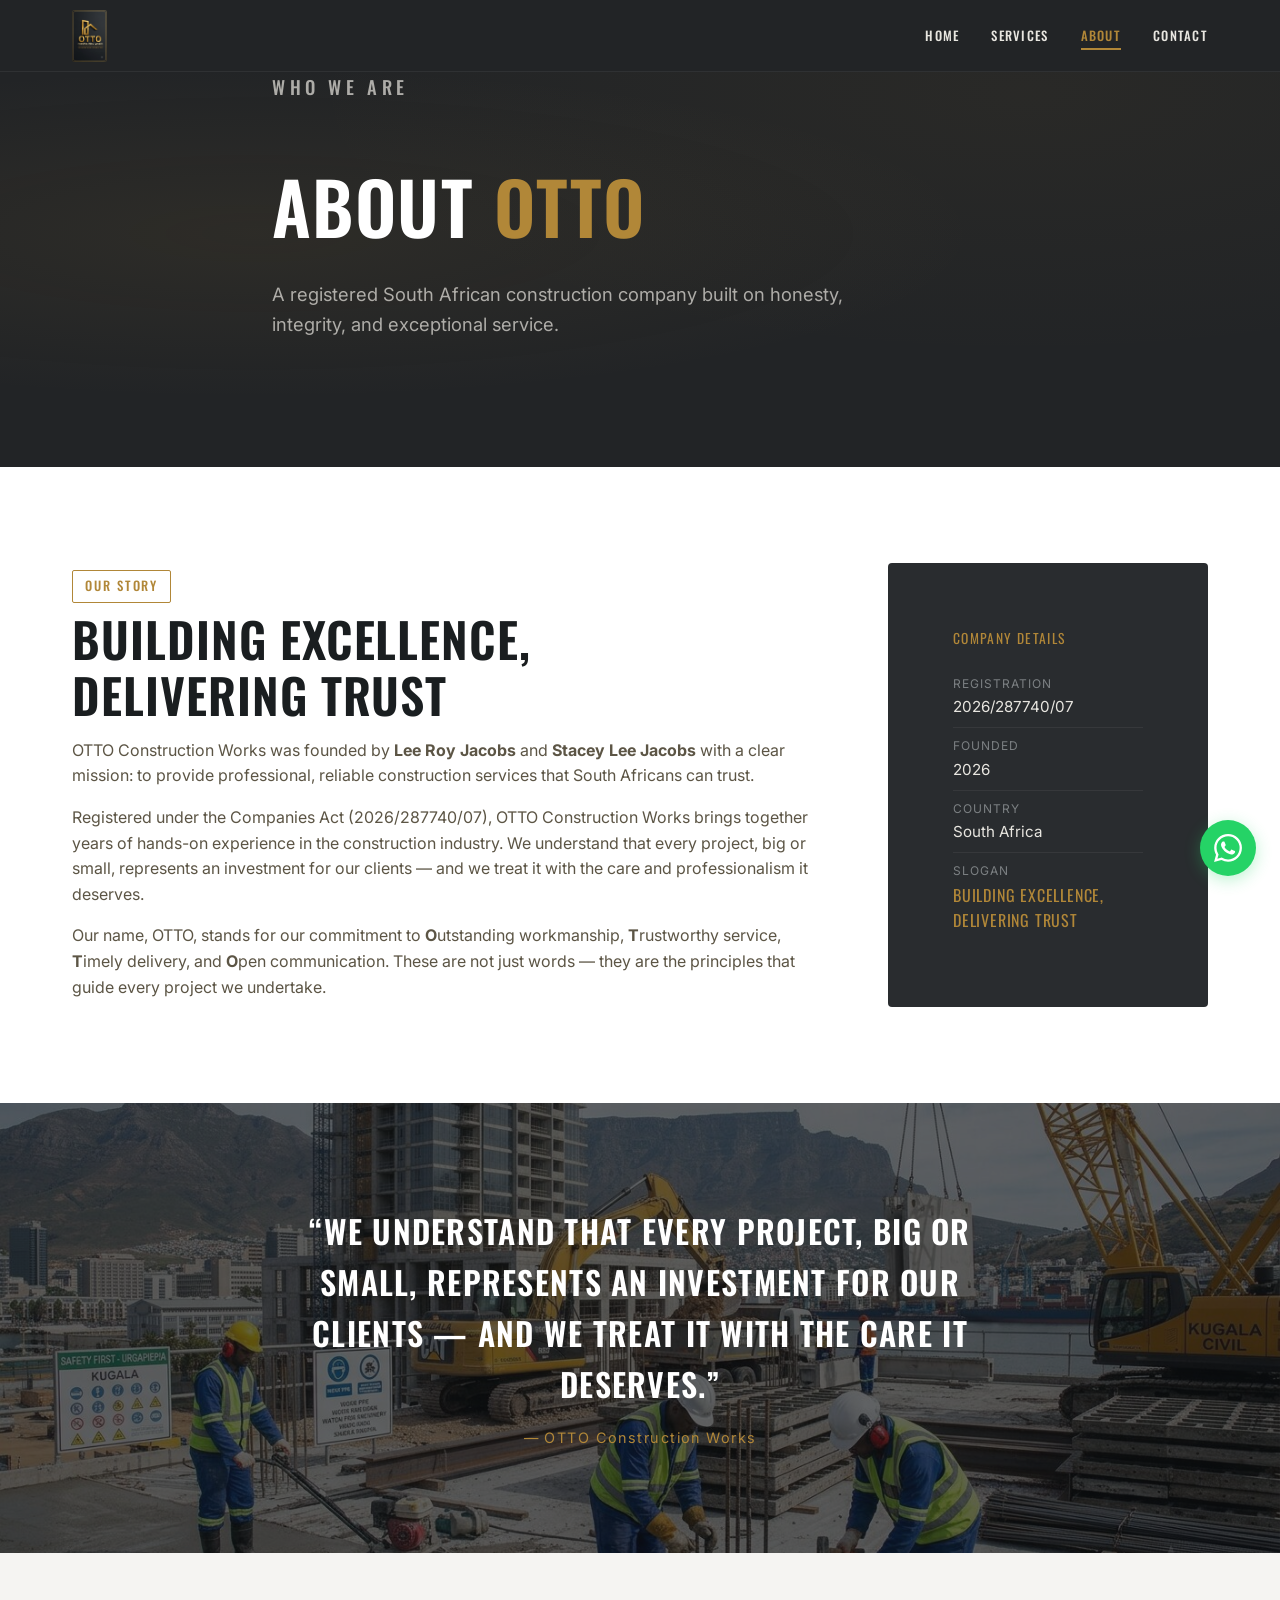
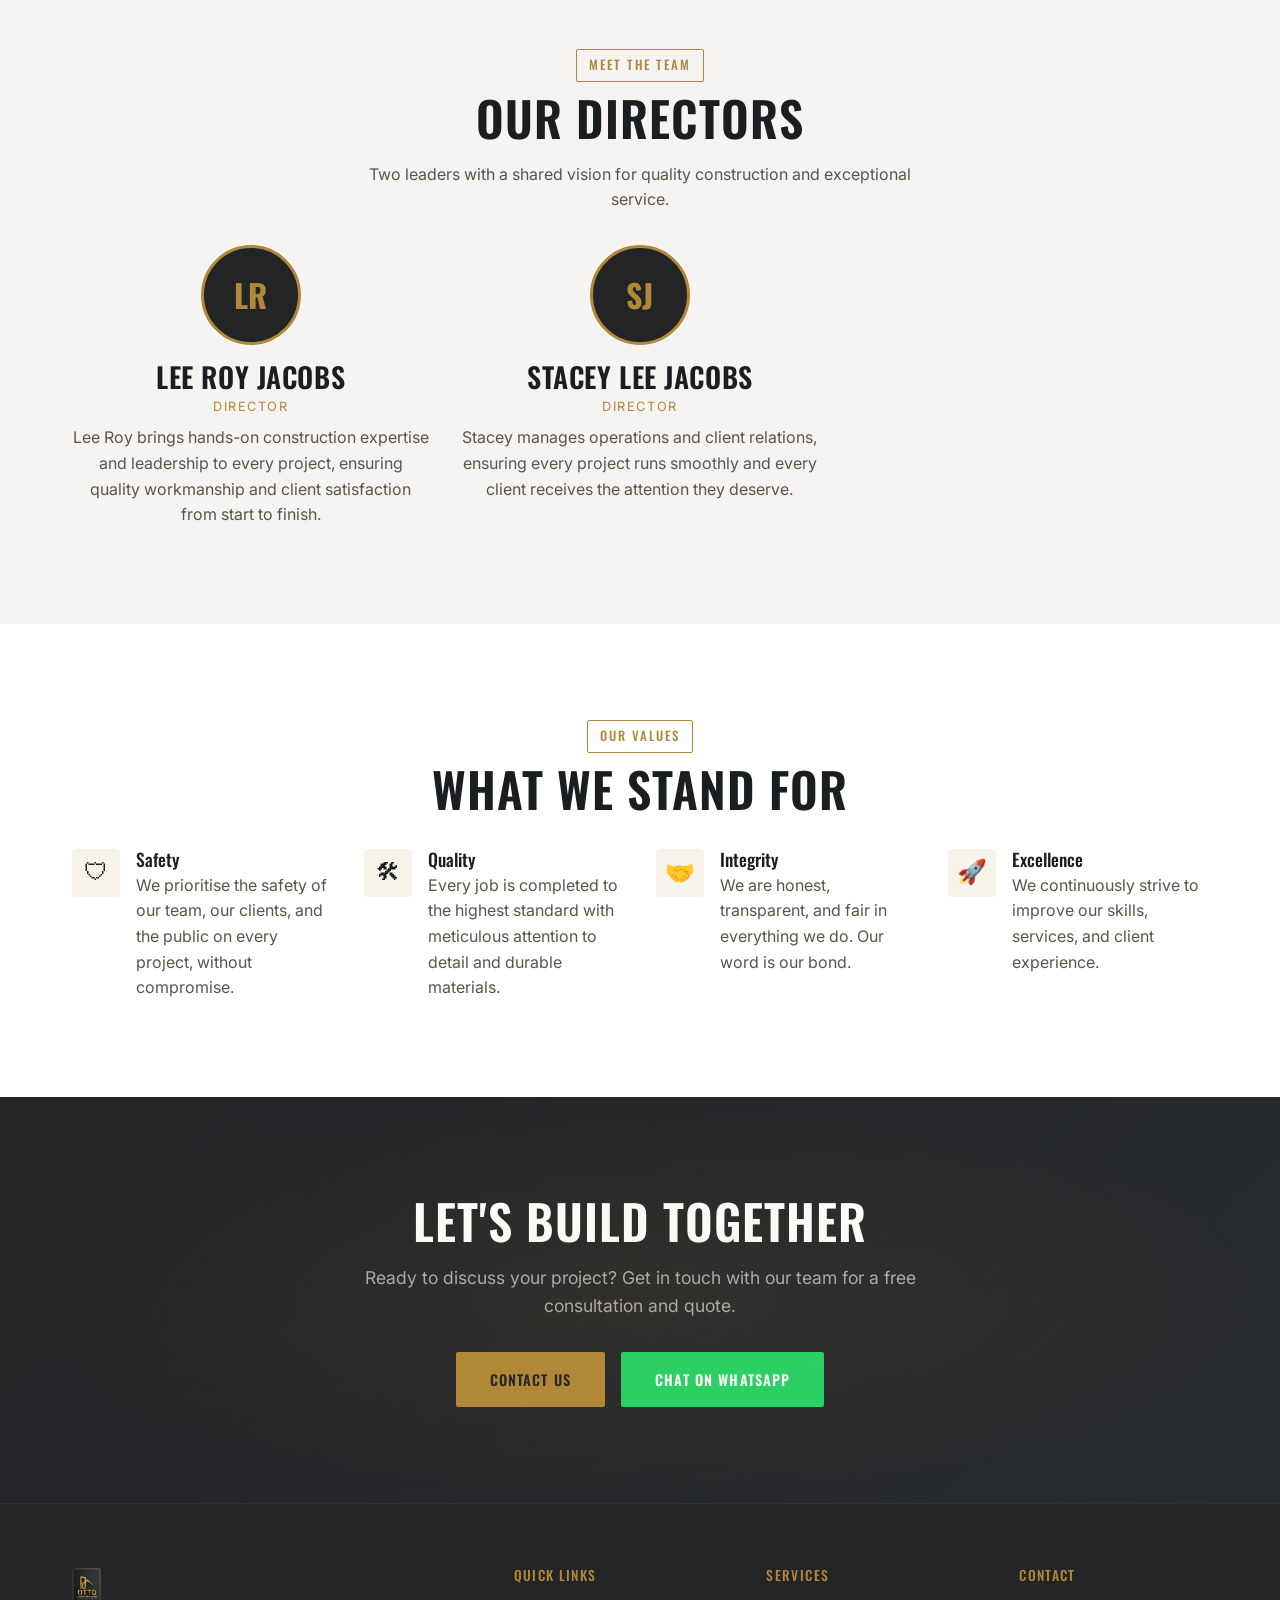
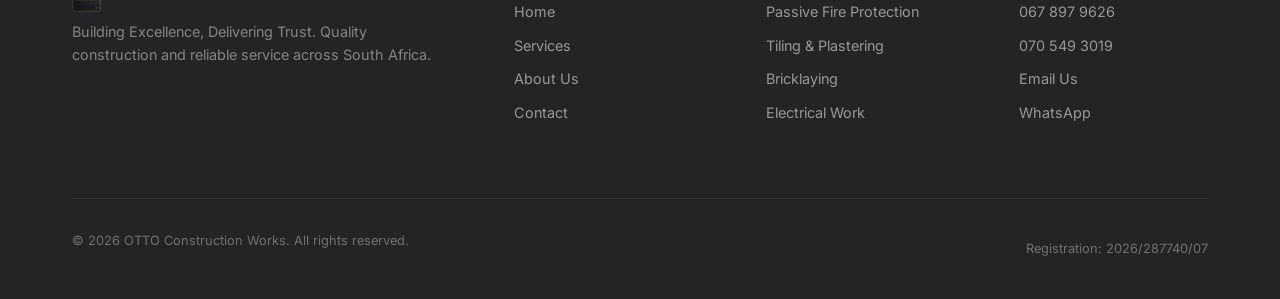
==== commit 4855dfa0: "integrate 4 construction photos seamlessly across all pages" ====
--- a/about.html
+++ b/about.html
@@ -107,6 +107,17 @@
     </div>
   </section>
 
+  <!-- ============ IMAGE BREAK ============ -->
+  <section class="image-break">
+    <img src="img/construction-3.jpg" alt="" aria-hidden="true" loading="lazy">
+    <div class="image-break-overlay">
+      <blockquote>
+        <p>&ldquo;We understand that every project, big or small, represents an investment for our clients — and we treat it with the care it deserves.&rdquo;</p>
+        <cite>&mdash; OTTO Construction Works</cite>
+      </blockquote>
+    </div>
+  </section>
+
   <!-- ============ MEET THE DIRECTORS ============ -->
   <section class="section">
     <div class="container">
--- a/css/style.css
+++ b/css/style.css
@@ -341,6 +341,20 @@
   padding-top: var(--header-height);
 }
 
+.hero-bg {
+  position: absolute;
+  inset: 0;
+  z-index: 0;
+}
+
+.hero-bg img {
+  width: 100%;
+  height: 100%;
+  object-fit: cover;
+}
+
+.hero.has-bg { background: none; }
+
 .hero::before {
   content: '';
   position: absolute;
@@ -348,6 +362,16 @@
   background:
     radial-gradient(ellipse at 20% 50%, rgba(177, 135, 56, 0.08) 0%, transparent 50%),
     radial-gradient(ellipse at 80% 20%, rgba(177, 135, 56, 0.05) 0%, transparent 50%);
+  pointer-events: none;
+  z-index: 1;
+}
+
+.hero.has-bg::after {
+  content: '';
+  position: absolute;
+  inset: 0;
+  background: linear-gradient(to top, rgba(34,36,38,0.85) 0%, rgba(34,36,38,0.5) 100%);
+  z-index: 1;
   pointer-events: none;
 }
 
